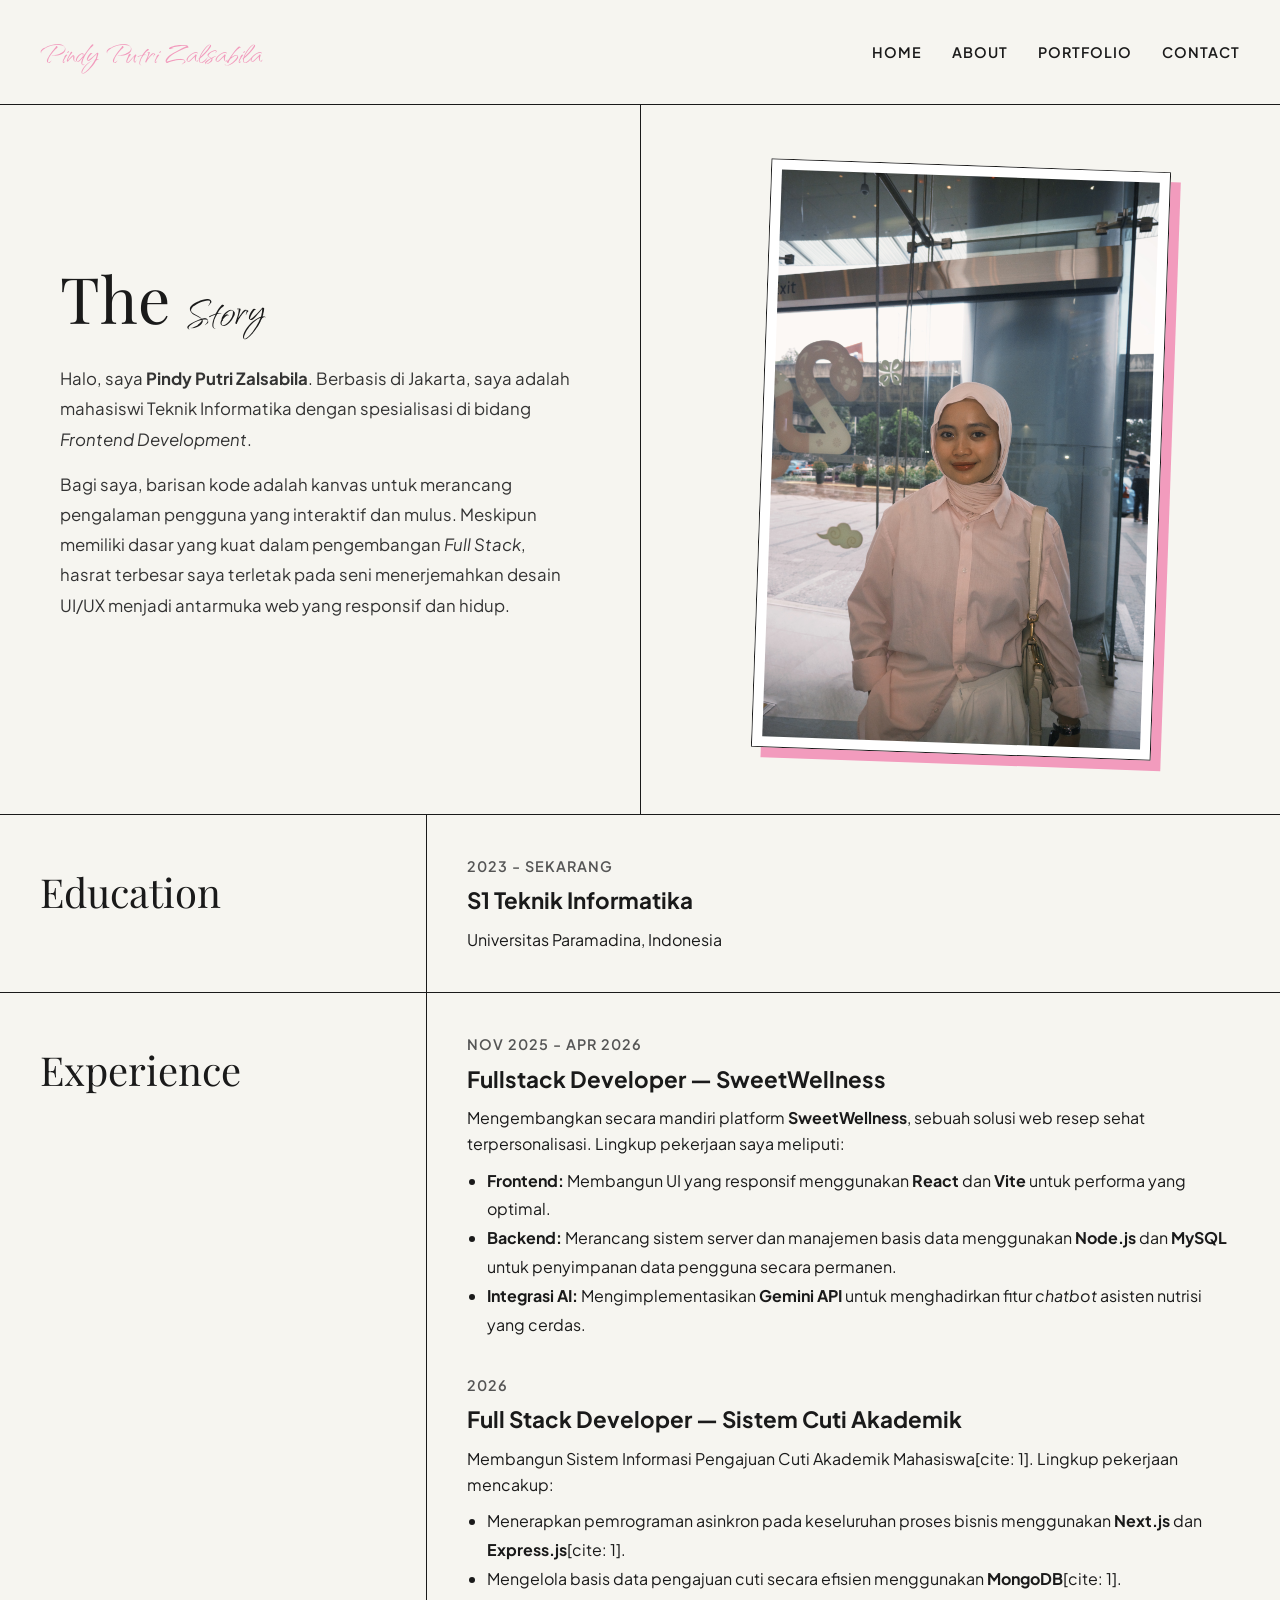
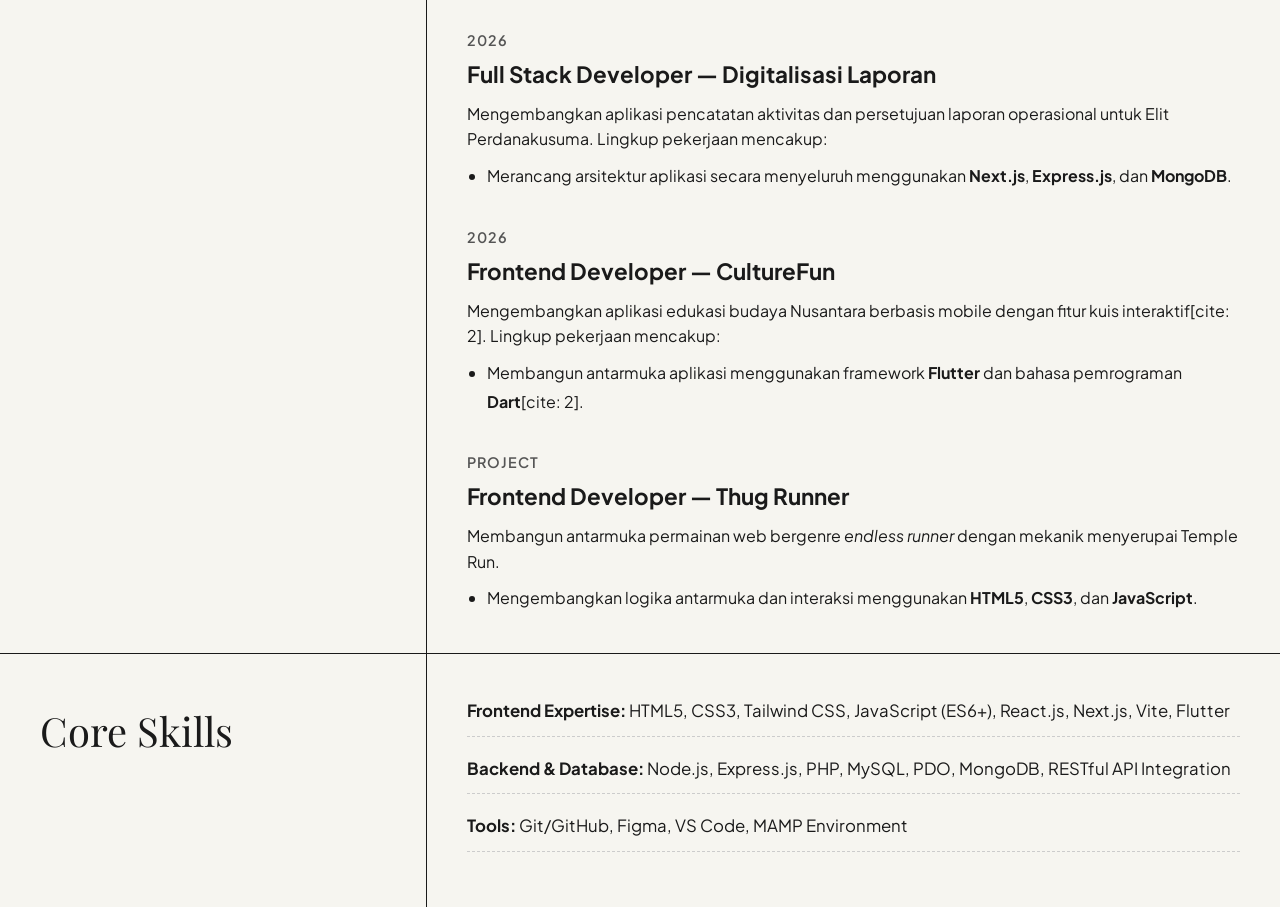
==== about.html @ 0b5f1bbe "feat: update desain halaman about dan portfolio" ====
<!DOCTYPE html>
<html lang="id">
<head>
    <meta charset="UTF-8">
    <meta name="viewport" content="width=device-width, initial-scale=1.0">
    <title>About - Pindy Putri Zalsabila</title>
    <link rel="stylesheet" href="style.css?v=3">
    
    <style>
        .about-intro {
            margin-bottom: 20px;
        }
        .about-intro p {
            margin-bottom: 15px;
            font-size: 1.05rem;
            color: #333;
            line-height: 1.8;
        }
        
        .resume-row {
            display: grid;
            grid-template-columns: 1fr 2fr; 
            border-bottom: 1px solid #1a1a1a;
        }
        
        @media (max-width: 768px) {
            .resume-row {
                grid-template-columns: 1fr;
            }
            .resume-label {
                border-right: none !important;
                border-bottom: 1px solid #1a1a1a;
            }
        }

        .resume-label {
            padding: 40px;
            border-right: 1px solid #1a1a1a;
            display: flex;
            align-items: flex-start;
            padding-top: 45px;
        }
        
        .resume-content {
            padding: 40px;
        }
        
        .resume-item {
            margin-bottom: 35px;
        }
        .resume-item:last-child {
            margin-bottom: 0;
        }
        
        .meta-date {
            font-weight: 600;
            color: #555;
            font-size: 0.9rem;
            margin-bottom: 5px;
            text-transform: uppercase;
            letter-spacing: 1px;
        }
        
        .item-title {
            font-family: 'Plus Jakarta Sans', sans-serif;
            font-size: 1.4rem;
            font-weight: bold;
            margin-bottom: 8px;
            color: #1a1a1a;
        }
        
        .skills-list {
            list-style: none;
            line-height: 2;
        }
        .skills-list li {
            border-bottom: 1px dashed #ccc;
            padding-bottom: 8px;
            margin-bottom: 15px;
            font-size: 1.05rem;
        }
    </style>
</head>
<body>

    <header>
        <a href="index.html" class="logo">Pindy Putri Zalsabila</a>
        <nav>
            <ul>
                <li><a href="index.html">Home</a></li>
                <li><a href="about.html">About</a></li>
                <li><a href="portfolio.html">Portfolio</a></li>
                <li><a href="contact.html">Contact</a></li>
            </ul>
        </nav>
    </header>

    <main>
        <section class="editorial-grid" style="min-height: 60vh;">
            <div class="grid-left" style="align-items: flex-start; border-right: none;">
                <h1 class="main-headline">The <span class="script-text" style="color: #1a1a1a;">Story</span></h1>
                <div class="about-intro">
                    <p>Halo, saya <strong>Pindy Putri Zalsabila</strong>. Berbasis di Jakarta, saya adalah mahasiswi Teknik Informatika dengan spesialisasi di bidang <em>Frontend Development</em>.</p>
                    <p>Bagi saya, barisan kode adalah kanvas untuk merancang pengalaman pengguna yang interaktif dan mulus. Meskipun memiliki dasar yang kuat dalam pengembangan <em>Full Stack</em>, hasrat terbesar saya terletak pada seni menerjemahkan desain UI/UX menjadi antarmuka web yang responsif dan hidup.</p>
                </div>
            </div>
            <div class="grid-right" style="border-left: 1px solid #1a1a1a; align-items: center;">
                <img src="pindy.jpg" alt="Pindy Putri" class="img-frame" style="width: 80%; transform: rotate(2deg); box-shadow: 10px 10px 0px #f29bbd;">
            </div>
        </section>

        <section style="border-top: 1px solid #1a1a1a;">
            
            <div class="resume-row">
                <div class="resume-label">
                    <h2 style="font-size: 2.5rem; margin: 0;">Education</h2>
                </div>
                <div class="resume-content">
                    <div class="resume-item">
                        <p class="meta-date">2023 - Sekarang</p>
                        <h3 class="item-title">S1 Teknik Informatika</h3>
                        <p>Universitas Paramadina, Indonesia</p>
                    </div>
                </div>
            </div>

            <div class="resume-row">
                <div class="resume-label">
                    <h2 style="font-size: 2.5rem; margin: 0;">Experience</h2>
                </div>
                <div class="resume-content">
                    
                    <div class="resume-item">
                        <p class="meta-date">Nov 2025 - Apr 2026</p>
                        <h3 class="item-title">Fullstack Developer — SweetWellness</h3>
                        <p>Mengembangkan secara mandiri platform <strong>SweetWellness</strong>, sebuah solusi web resep sehat terpersonalisasi. Lingkup pekerjaan saya meliputi:</p>
                        <ul style="margin-top: 10px; margin-left: 20px; line-height: 1.8;">
                            <li><strong>Frontend:</strong> Membangun UI yang responsif menggunakan <strong>React</strong> dan <strong>Vite</strong> untuk performa yang optimal.</li>
                            <li><strong>Backend:</strong> Merancang sistem server dan manajemen basis data menggunakan <strong>Node.js</strong> dan <strong>MySQL</strong> untuk penyimpanan data pengguna secara permanen.</li>
                            <li><strong>Integrasi AI:</strong> Mengimplementasikan <strong>Gemini API</strong> untuk menghadirkan fitur <em>chatbot</em> asisten nutrisi yang cerdas.</li>
                        </ul>
                    </div>

                    <div class="resume-item">
                        <p class="meta-date">2026</p>
                        <h3 class="item-title">Full Stack Developer — Sistem Cuti Akademik</h3>
                        <p>Membangun Sistem Informasi Pengajuan Cuti Akademik Mahasiswa[cite: 1]. Lingkup pekerjaan mencakup:</p>
                        <ul style="margin-top: 10px; margin-left: 20px; line-height: 1.8;">
                            <li>Menerapkan pemrograman asinkron pada keseluruhan proses bisnis menggunakan <strong>Next.js</strong> dan <strong>Express.js</strong>[cite: 1].</li>
                            <li>Mengelola basis data pengajuan cuti secara efisien menggunakan <strong>MongoDB</strong>[cite: 1].</li>
                        </ul>
                    </div>

                    <div class="resume-item">
                        <p class="meta-date">2026</p>
                        <h3 class="item-title">Full Stack Developer — Digitalisasi Laporan</h3>
                        <p>Mengembangkan aplikasi pencatatan aktivitas dan persetujuan laporan operasional untuk Elit Perdanakusuma. Lingkup pekerjaan mencakup:</p>
                        <ul style="margin-top: 10px; margin-left: 20px; line-height: 1.8;">
                            <li>Merancang arsitektur aplikasi secara menyeluruh menggunakan <strong>Next.js</strong>, <strong>Express.js</strong>, dan <strong>MongoDB</strong>.</li>
                        </ul>
                    </div>

                    <div class="resume-item">
                        <p class="meta-date">2026</p>
                        <h3 class="item-title">Frontend Developer — CultureFun</h3>
                        <p>Mengembangkan aplikasi edukasi budaya Nusantara berbasis mobile dengan fitur kuis interaktif[cite: 2]. Lingkup pekerjaan mencakup:</p>
                        <ul style="margin-top: 10px; margin-left: 20px; line-height: 1.8;">
                            <li>Membangun antarmuka aplikasi menggunakan framework <strong>Flutter</strong> dan bahasa pemrograman <strong>Dart</strong>[cite: 2].</li>
                        </ul>
                    </div>

                    <div class="resume-item">
                        <p class="meta-date">Project</p>
                        <h3 class="item-title">Frontend Developer — Thug Runner</h3>
                        <p>Membangun antarmuka permainan web bergenre <em>endless runner</em> dengan mekanik menyerupai Temple Run.</p>
                        <ul style="margin-top: 10px; margin-left: 20px; line-height: 1.8;">
                            <li>Mengembangkan logika antarmuka dan interaksi menggunakan <strong>HTML5</strong>, <strong>CSS3</strong>, dan <strong>JavaScript</strong>.</li>
                        </ul>
                    </div>

                </div>
            </div>

            <div class="resume-row" style="border-bottom: none;">
                <div class="resume-label">
                    <h2 style="font-size: 2.5rem; margin: 0;">Core Skills</h2>
                </div>
                <div class="resume-content">
                    <ul class="skills-list">
                        <li><strong>Frontend Expertise:</strong> HTML5, CSS3, Tailwind CSS, JavaScript (ES6+), React.js, Next.js, Vite, Flutter</li>
                        <li><strong>Backend & Database:</strong> Node.js, Express.js, PHP, MySQL, PDO, MongoDB, RESTful API Integration</li>
                        <li><strong>Tools:</strong> Git/GitHub, Figma, VS Code, MAMP Environment</li>
                    </ul>
                </div>
            </div>

        </section>
    </main>

</body>
</html>
---- style.css ----
/* style.css */
@import url('https://fonts.googleapis.com/css2?family=Playfair+Display:ital,wght@0,400;0,600;1,400&family=Plus+Jakarta+Sans:wght@300;400;600&family=Qwitcher+Grypen:wght@700&display=swap');

* {
    margin: 0;
    padding: 0;
    box-sizing: border-box;
}

body {
    background-color: #f6f5f0; /* Warna cream */
    color: #1a1a1a;
    font-family: 'Plus Jakarta Sans', sans-serif;
    line-height: 1.6;
}

h1, h2, h3 {
    font-family: 'Playfair Display', serif;
    font-weight: 400;
}

/* ================================
   HEADER & NAVIGASI
   ================================ */
header {
    display: flex;
    justify-content: space-between;
    align-items: center;
    padding: 20px 40px;
    border-bottom: 1px solid #1a1a1a;
    background-color: #f6f5f0;
}

.logo {
    font-family: 'Qwitcher Grypen', cursive;
    font-size: 2.5rem;
    color: #f29bbd; /* Pink pastel */
    text-decoration: none;
}

nav ul {
    list-style: none;
    display: flex;
    gap: 30px;
}

nav a {
    text-decoration: none;
    color: #1a1a1a;
    font-size: 0.9rem;
    text-transform: uppercase;
    letter-spacing: 1px;
    font-weight: 600;
    transition: color 0.3s;
}

nav a:hover {
    color: #f29bbd;
}

/* ================================
   GRID LAYOUT (GAYA EDITORIAL)
   ================================ */
.editorial-grid {
    display: grid;
    grid-template-columns: 1fr 1fr;
    min-height: 80vh;
}

.grid-left, .grid-right {
    padding: 60px;
    display: flex;
    flex-direction: column;
    justify-content: center;
}

.grid-left {
    border-right: 1px solid #1a1a1a;
    align-items: center; /* Khusus untuk Home: gambar ke tengah */
}

/* Penyesuaian saat grid kiri tidak perata tengah (untuk halaman Kontak) */
.contact-grid-left {
    align-items: flex-start;
}

.img-frame {
    width: 80%;
    max-width: 400px;
    height: auto;
    border: 1px solid #1a1a1a;
    padding: 10px;
    background-color: #fff;
}

/* ================================
   TIPOGRAFI & TOMBOL
   ================================ */
.script-text {
    font-family: 'Qwitcher Grypen', cursive;
    color: #f29bbd;
    font-size: 3.5rem;
    line-height: 0.5;
    transform: rotate(-5deg);
    margin-bottom: 20px;
    display: inline-block;
}

.main-headline {
    font-size: 4rem;
    line-height: 1.1;
    margin-bottom: 20px;
}

.btn-pink {
    display: inline-block;
    background-color: #f29bbd;
    color: #1a1a1a;
    padding: 15px 30px;
    text-decoration: none;
    border: 1px solid #1a1a1a;
    border-radius: 50px;
    font-weight: 600;
    text-transform: uppercase;
    letter-spacing: 1px;
    margin-top: 30px;
    cursor: pointer;
    transition: all 0.3s;
}

.btn-pink:hover {
    background-color: #1a1a1a;
    color: #f29bbd;
}

/* ================================
   TEKS BERJALAN (MARQUEE)
   ================================ */
.marquee-container {
    background-color: #f29bbd;
    border-top: 1px solid #1a1a1a;
    border-bottom: 1px solid #1a1a1a;
    padding: 15px 0;
    overflow: hidden;
    white-space: nowrap;
}

.marquee-text {
    display: inline-block;
    font-family: 'Playfair Display', serif;
    font-size: 1.2rem;
    text-transform: uppercase;
    letter-spacing: 2px;
    animation: scroll 20s linear infinite;
}

@keyframes scroll {
    0% { transform: translateX(0); }
    100% { transform: translateX(-50%); }
}

/* ================================
   HALAMAN UMUM (PORTOFOLIO, DLL)
   ================================ */
.page-container {
    max-width: 1000px;
    margin: 50px auto;
    padding: 40px;
    background: #fff;
    border: 1px solid #1a1a1a;
}

/* Form Styling */
.form-group {
    margin-bottom: 20px;
}

input, textarea {
    width: 100%;
    padding: 15px;
    border: 1px solid #1a1a1a;
    background-color: #f6f5f0;
    font-family: inherit;
    margin-top: 8px; /* Jarak antara label dan input */
}

/* Table Styling */
table {
    width: 100%;
    border-collapse: collapse;
    margin-top: 20px;
}

th, td {
    border: 1px solid #1a1a1a;
    padding: 15px;
    text-align: left;
}

th {
    background-color: #f29bbd;
}

/* ================================
   INFO KONTAK (SEJAJAR 2 KOLOM)
   ================================ */
.contact-details {
    border-top: 1px solid #1a1a1a;
    margin-top: 40px;
    padding-top: 30px;
    display: grid; /* Membuat layout grid */
    grid-template-columns: 1fr 1fr; /* Membagi menjadi 2 kolom rata */
    gap: 30px 20px; /* Jarak antar kolom dan baris */
}

.detail-item {
    display: flex;
    flex-direction: column;
}

.detail-label {
    font-family: 'Plus Jakarta Sans', sans-serif;
    font-size: 0.75rem;
    font-weight: 600;
    text-transform: uppercase;
    letter-spacing: 2px;
    margin-bottom: 5px;
    color: #333;
}

.detail-value {
    font-family: 'Playfair Display', serif;
    font-size: 1.1rem;
    color: #1a1a1a;
    text-decoration: none;
    transition: all 0.3s ease;
    word-break: break-word;
}

.detail-value[href]:hover {
    font-style: italic;
    opacity: 0.6;
    padding-left: 5px;
}
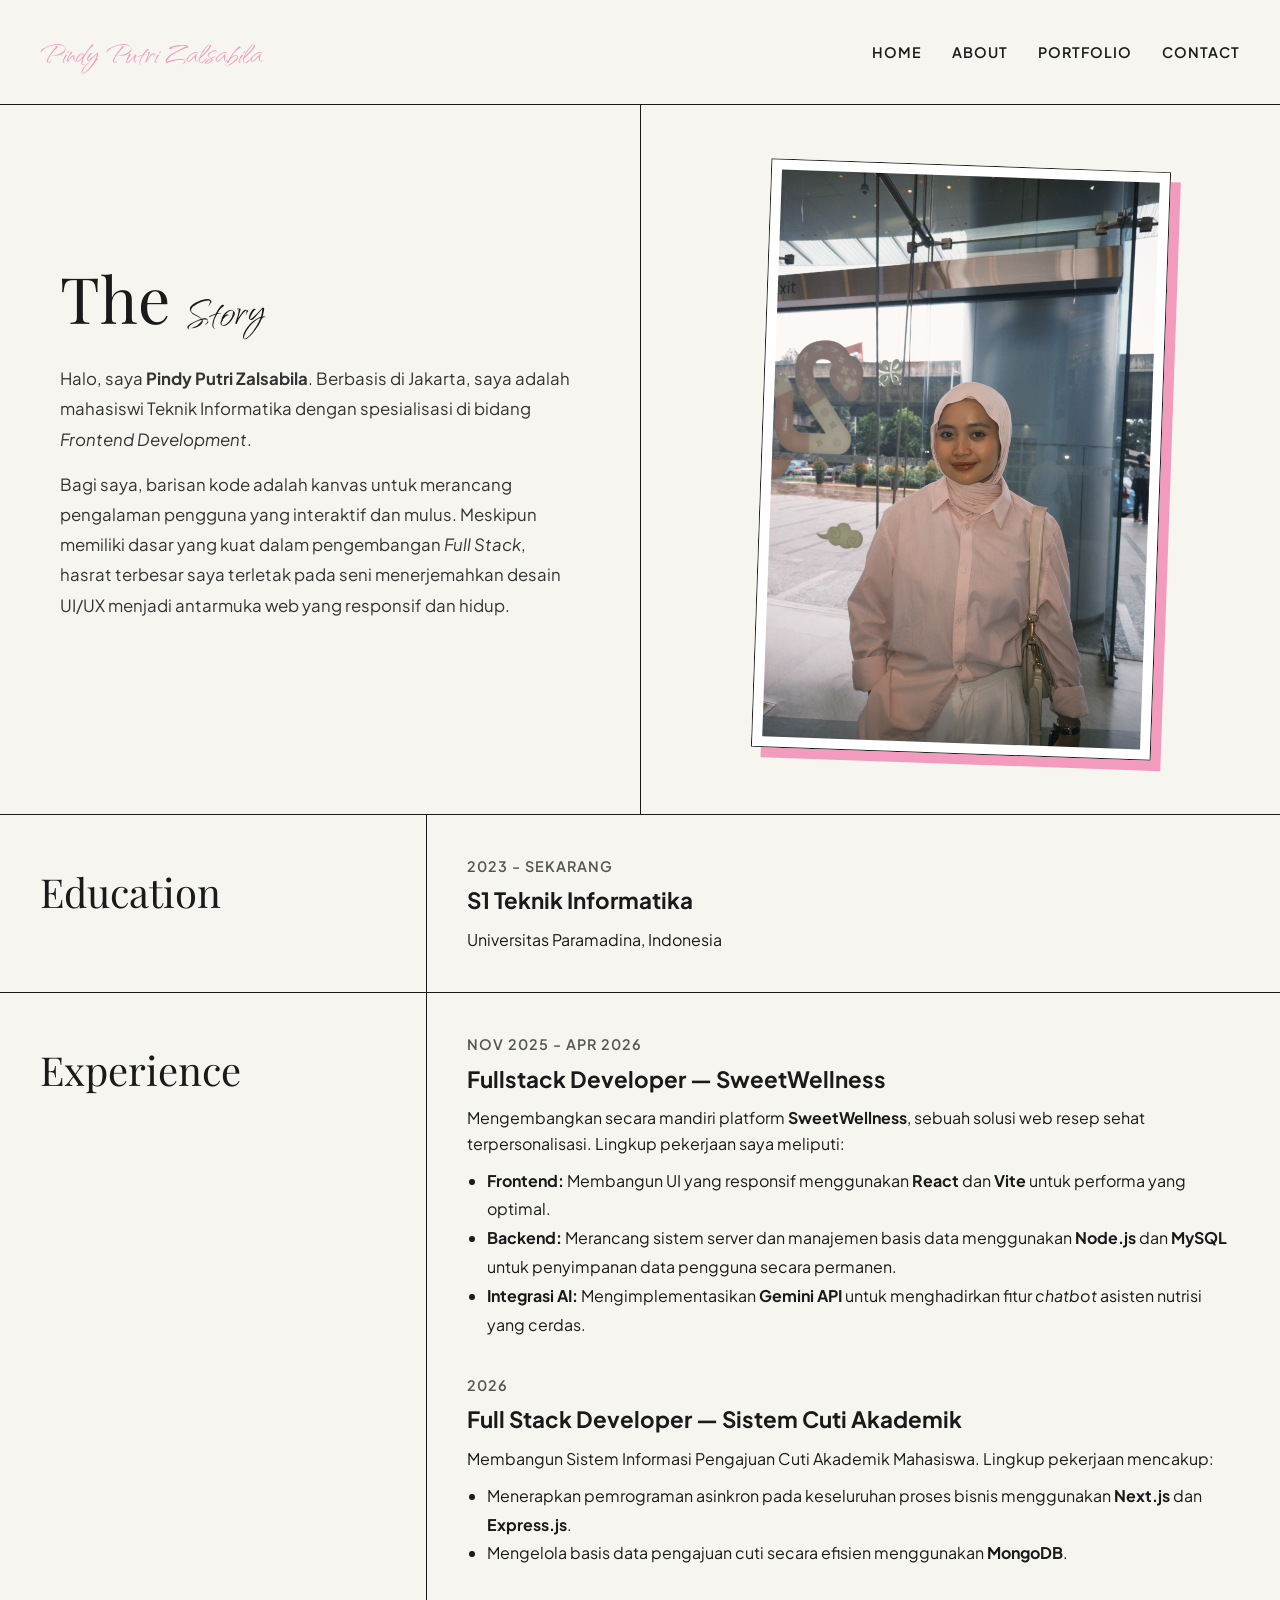
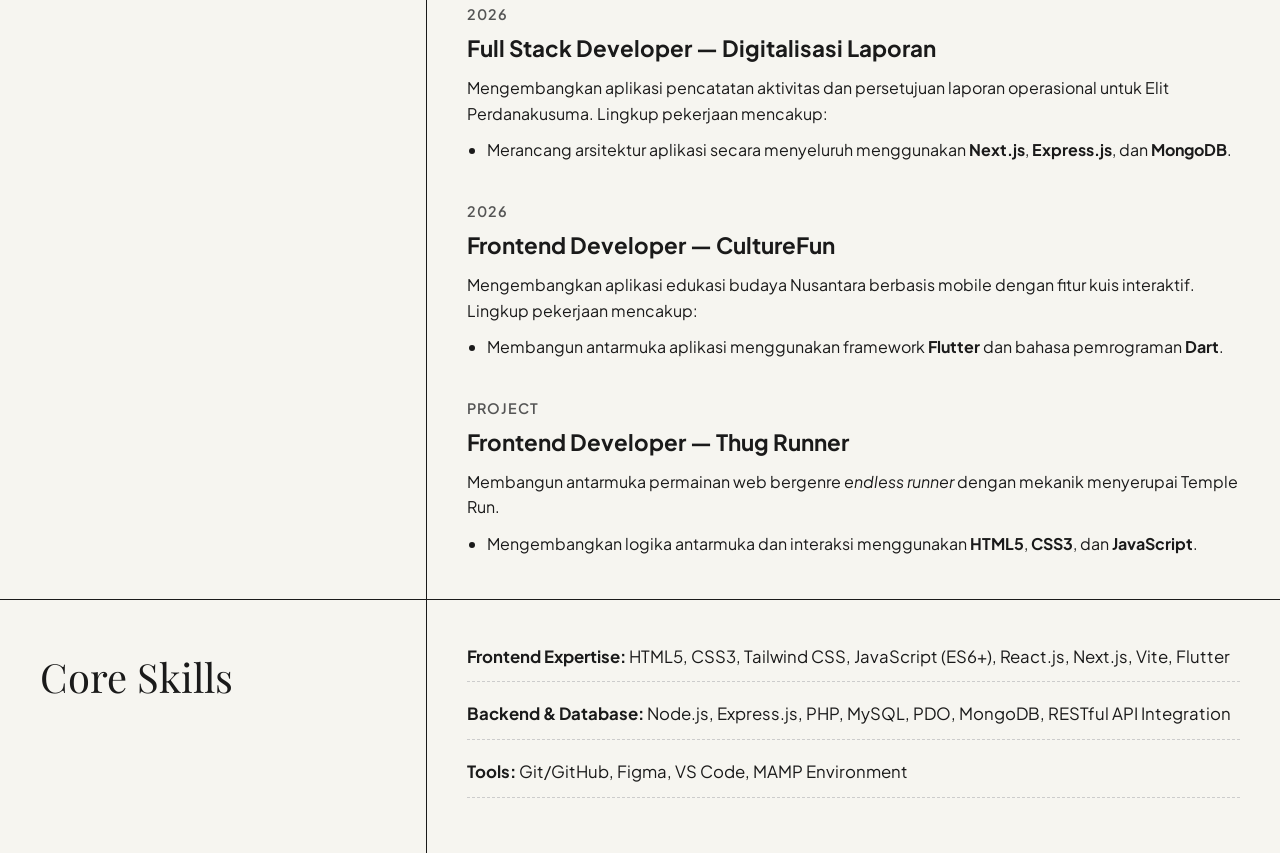
==== commit 9f645eaf: "feat: update desain halaman about dan portfolio" ====
--- a/about.html
+++ b/about.html
@@ -144,10 +144,10 @@
                     <div class="resume-item">
                         <p class="meta-date">2026</p>
                         <h3 class="item-title">Full Stack Developer — Sistem Cuti Akademik</h3>
-                        <p>Membangun Sistem Informasi Pengajuan Cuti Akademik Mahasiswa[cite: 1]. Lingkup pekerjaan mencakup:</p>
-                        <ul style="margin-top: 10px; margin-left: 20px; line-height: 1.8;">
-                            <li>Menerapkan pemrograman asinkron pada keseluruhan proses bisnis menggunakan <strong>Next.js</strong> dan <strong>Express.js</strong>[cite: 1].</li>
-                            <li>Mengelola basis data pengajuan cuti secara efisien menggunakan <strong>MongoDB</strong>[cite: 1].</li>
+                        <p>Membangun Sistem Informasi Pengajuan Cuti Akademik Mahasiswa. Lingkup pekerjaan mencakup:</p>
+                        <ul style="margin-top: 10px; margin-left: 20px; line-height: 1.8;">
+                            <li>Menerapkan pemrograman asinkron pada keseluruhan proses bisnis menggunakan <strong>Next.js</strong> dan <strong>Express.js</strong>.</li>
+                            <li>Mengelola basis data pengajuan cuti secara efisien menggunakan <strong>MongoDB</strong>.</li>
                         </ul>
                     </div>
 
@@ -163,9 +163,9 @@
                     <div class="resume-item">
                         <p class="meta-date">2026</p>
                         <h3 class="item-title">Frontend Developer — CultureFun</h3>
-                        <p>Mengembangkan aplikasi edukasi budaya Nusantara berbasis mobile dengan fitur kuis interaktif[cite: 2]. Lingkup pekerjaan mencakup:</p>
-                        <ul style="margin-top: 10px; margin-left: 20px; line-height: 1.8;">
-                            <li>Membangun antarmuka aplikasi menggunakan framework <strong>Flutter</strong> dan bahasa pemrograman <strong>Dart</strong>[cite: 2].</li>
+                        <p>Mengembangkan aplikasi edukasi budaya Nusantara berbasis mobile dengan fitur kuis interaktif. Lingkup pekerjaan mencakup:</p>
+                        <ul style="margin-top: 10px; margin-left: 20px; line-height: 1.8;">
+                            <li>Membangun antarmuka aplikasi menggunakan framework <strong>Flutter</strong> dan bahasa pemrograman <strong>Dart</strong>.</li>
                         </ul>
                     </div>
 
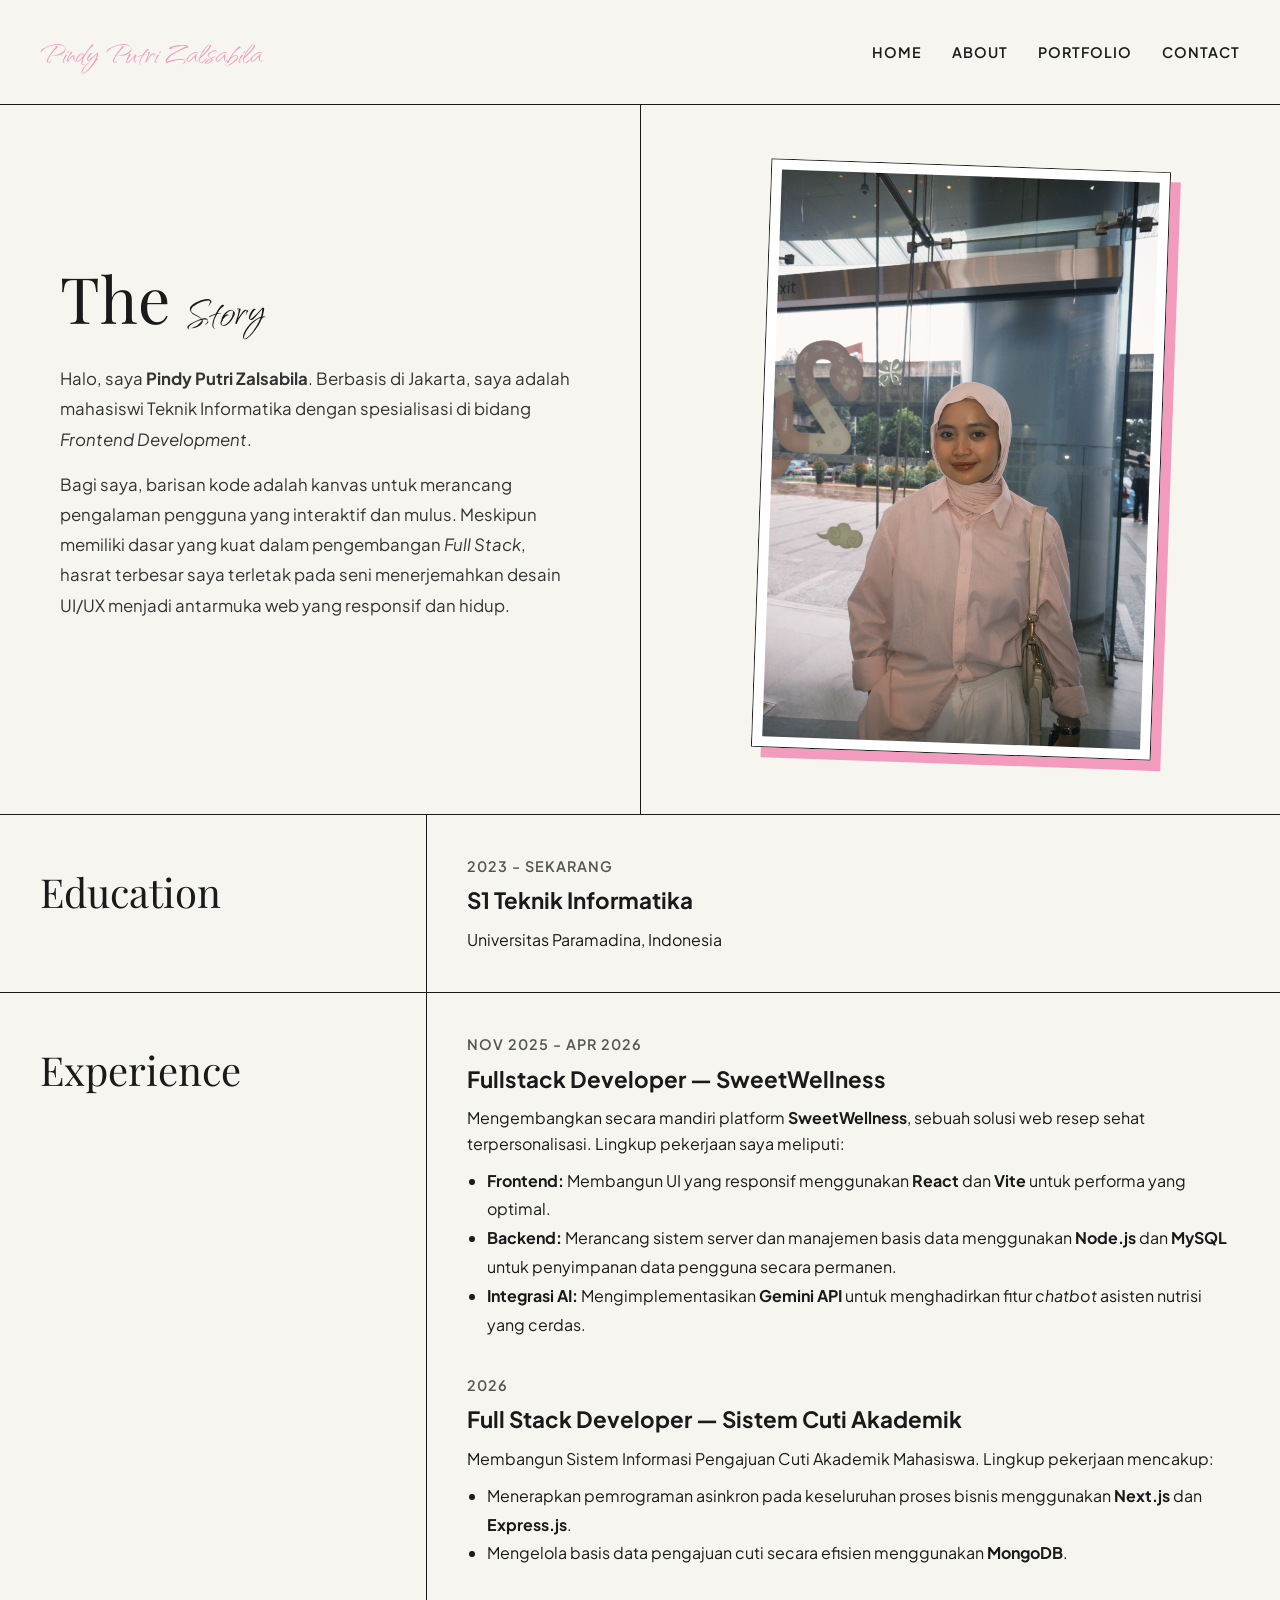
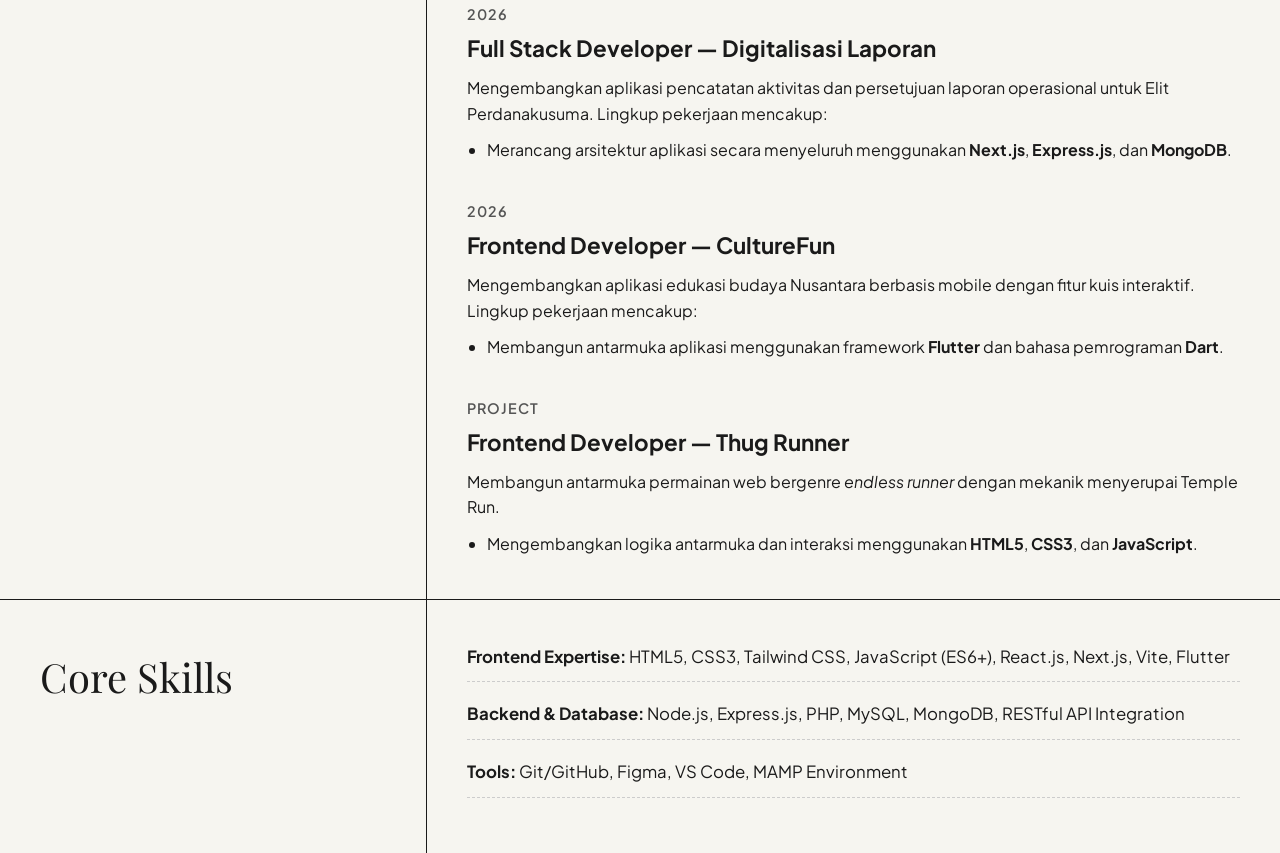
==== commit 5d3f8402: "Update about.html" ====
--- a/about.html
+++ b/about.html
@@ -188,7 +188,7 @@
                 <div class="resume-content">
                     <ul class="skills-list">
                         <li><strong>Frontend Expertise:</strong> HTML5, CSS3, Tailwind CSS, JavaScript (ES6+), React.js, Next.js, Vite, Flutter</li>
-                        <li><strong>Backend & Database:</strong> Node.js, Express.js, PHP, MySQL, PDO, MongoDB, RESTful API Integration</li>
+                        <li><strong>Backend & Database:</strong> Node.js, Express.js, PHP, MySQL, MongoDB, RESTful API Integration</li>
                         <li><strong>Tools:</strong> Git/GitHub, Figma, VS Code, MAMP Environment</li>
                     </ul>
                 </div>
@@ -198,4 +198,4 @@
     </main>
 
 </body>
-</html>+</html>
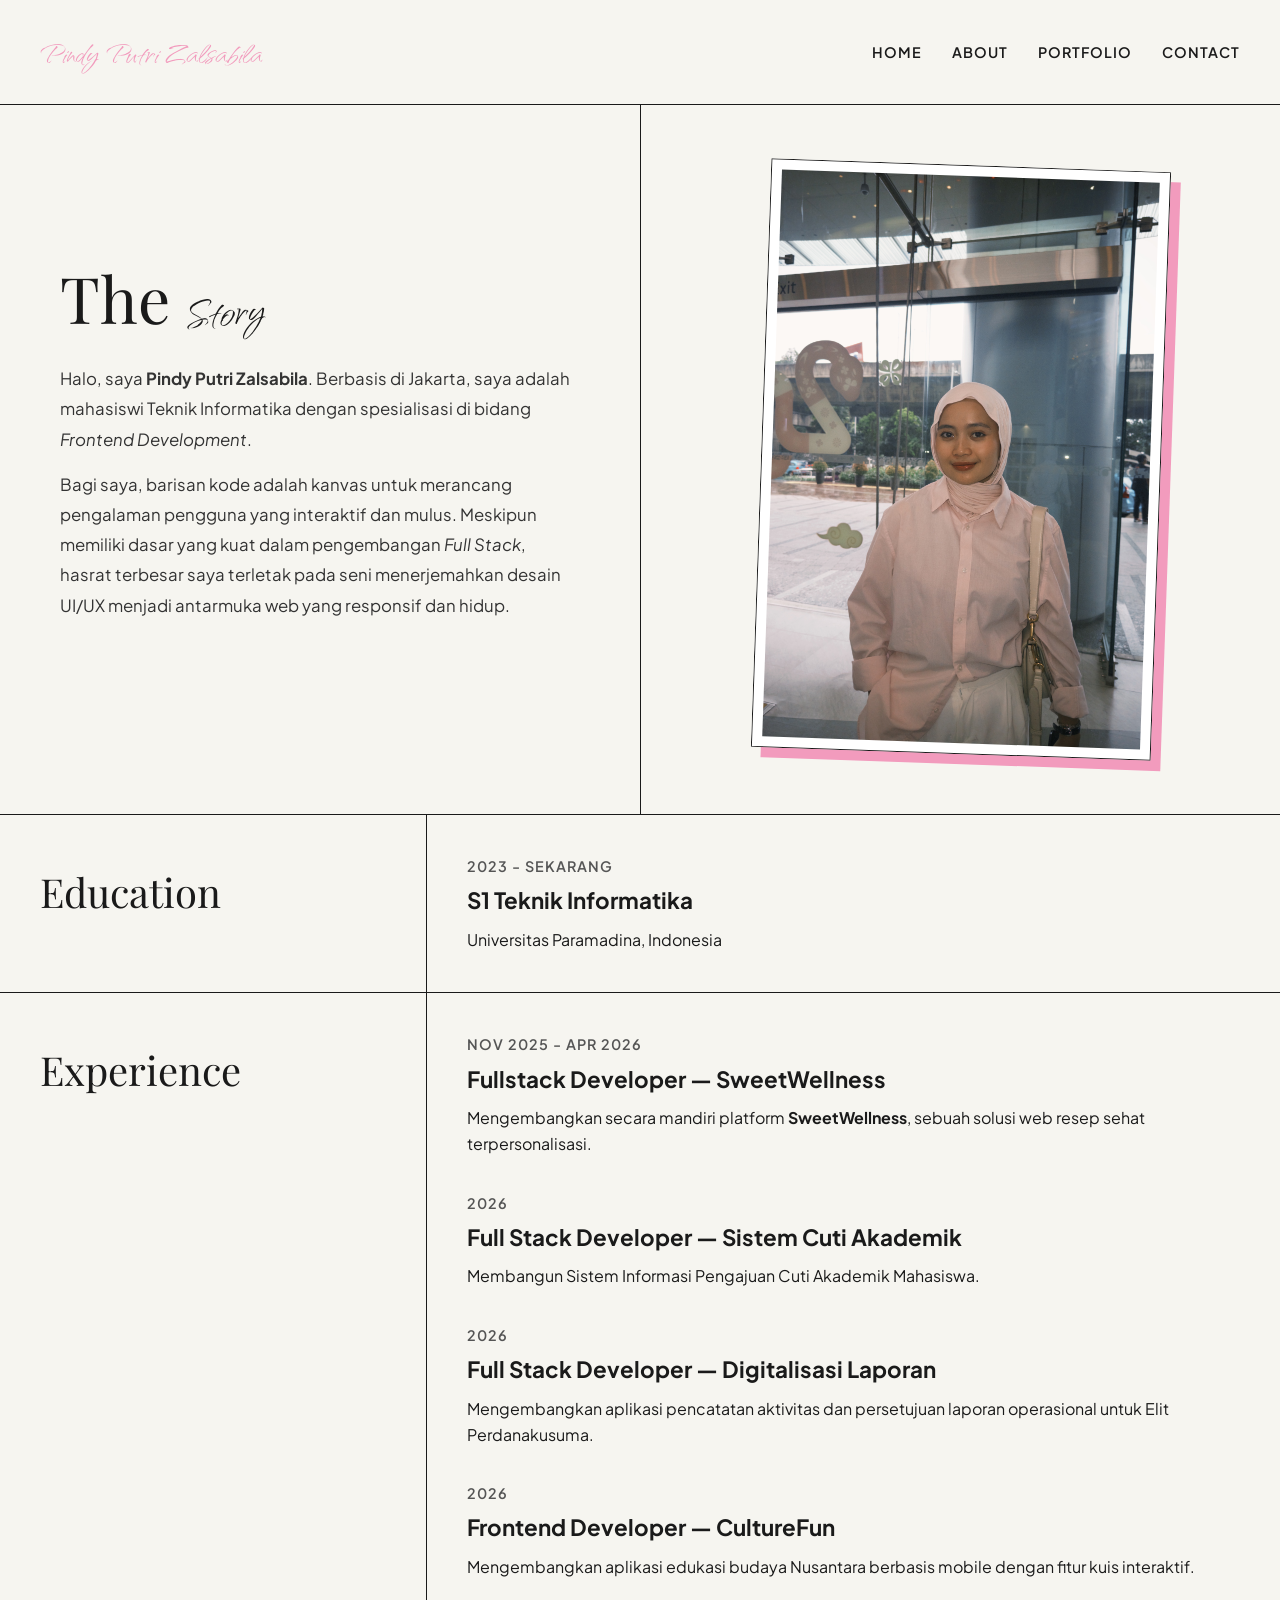
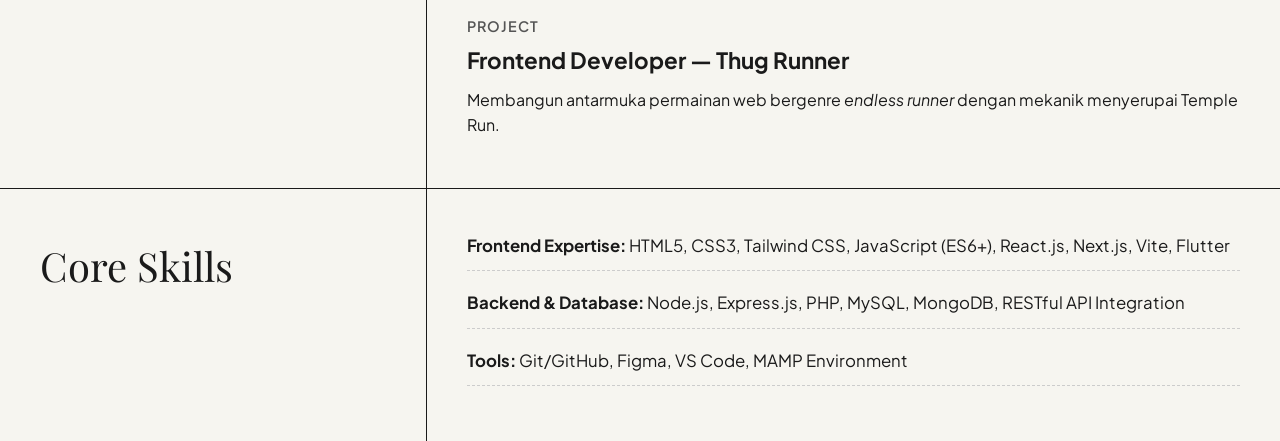
==== commit 13e3bf70: "Update about.html" ====
--- a/about.html
+++ b/about.html
@@ -133,39 +133,36 @@
                     <div class="resume-item">
                         <p class="meta-date">Nov 2025 - Apr 2026</p>
                         <h3 class="item-title">Fullstack Developer — SweetWellness</h3>
-                        <p>Mengembangkan secara mandiri platform <strong>SweetWellness</strong>, sebuah solusi web resep sehat terpersonalisasi. Lingkup pekerjaan saya meliputi:</p>
+                        <p>Mengembangkan secara mandiri platform <strong>SweetWellness</strong>, sebuah solusi web resep sehat terpersonalisasi.</p>
                         <ul style="margin-top: 10px; margin-left: 20px; line-height: 1.8;">
-                            <li><strong>Frontend:</strong> Membangun UI yang responsif menggunakan <strong>React</strong> dan <strong>Vite</strong> untuk performa yang optimal.</li>
-                            <li><strong>Backend:</strong> Merancang sistem server dan manajemen basis data menggunakan <strong>Node.js</strong> dan <strong>MySQL</strong> untuk penyimpanan data pengguna secara permanen.</li>
-                            <li><strong>Integrasi AI:</strong> Mengimplementasikan <strong>Gemini API</strong> untuk menghadirkan fitur <em>chatbot</em> asisten nutrisi yang cerdas.</li>
+                            
                         </ul>
                     </div>
 
                     <div class="resume-item">
                         <p class="meta-date">2026</p>
                         <h3 class="item-title">Full Stack Developer — Sistem Cuti Akademik</h3>
-                        <p>Membangun Sistem Informasi Pengajuan Cuti Akademik Mahasiswa. Lingkup pekerjaan mencakup:</p>
+                        <p>Membangun Sistem Informasi Pengajuan Cuti Akademik Mahasiswa.</p>
                         <ul style="margin-top: 10px; margin-left: 20px; line-height: 1.8;">
-                            <li>Menerapkan pemrograman asinkron pada keseluruhan proses bisnis menggunakan <strong>Next.js</strong> dan <strong>Express.js</strong>.</li>
-                            <li>Mengelola basis data pengajuan cuti secara efisien menggunakan <strong>MongoDB</strong>.</li>
+        
                         </ul>
                     </div>
 
                     <div class="resume-item">
                         <p class="meta-date">2026</p>
                         <h3 class="item-title">Full Stack Developer — Digitalisasi Laporan</h3>
-                        <p>Mengembangkan aplikasi pencatatan aktivitas dan persetujuan laporan operasional untuk Elit Perdanakusuma. Lingkup pekerjaan mencakup:</p>
+                        <p>Mengembangkan aplikasi pencatatan aktivitas dan persetujuan laporan operasional untuk Elit Perdanakusuma.</p>
                         <ul style="margin-top: 10px; margin-left: 20px; line-height: 1.8;">
-                            <li>Merancang arsitektur aplikasi secara menyeluruh menggunakan <strong>Next.js</strong>, <strong>Express.js</strong>, dan <strong>MongoDB</strong>.</li>
+                            
                         </ul>
                     </div>
 
                     <div class="resume-item">
                         <p class="meta-date">2026</p>
                         <h3 class="item-title">Frontend Developer — CultureFun</h3>
-                        <p>Mengembangkan aplikasi edukasi budaya Nusantara berbasis mobile dengan fitur kuis interaktif. Lingkup pekerjaan mencakup:</p>
+                        <p>Mengembangkan aplikasi edukasi budaya Nusantara berbasis mobile dengan fitur kuis interaktif. </p>
                         <ul style="margin-top: 10px; margin-left: 20px; line-height: 1.8;">
-                            <li>Membangun antarmuka aplikasi menggunakan framework <strong>Flutter</strong> dan bahasa pemrograman <strong>Dart</strong>.</li>
+    
                         </ul>
                     </div>
 
@@ -174,7 +171,7 @@
                         <h3 class="item-title">Frontend Developer — Thug Runner</h3>
                         <p>Membangun antarmuka permainan web bergenre <em>endless runner</em> dengan mekanik menyerupai Temple Run.</p>
                         <ul style="margin-top: 10px; margin-left: 20px; line-height: 1.8;">
-                            <li>Mengembangkan logika antarmuka dan interaksi menggunakan <strong>HTML5</strong>, <strong>CSS3</strong>, dan <strong>JavaScript</strong>.</li>
+            
                         </ul>
                     </div>
 
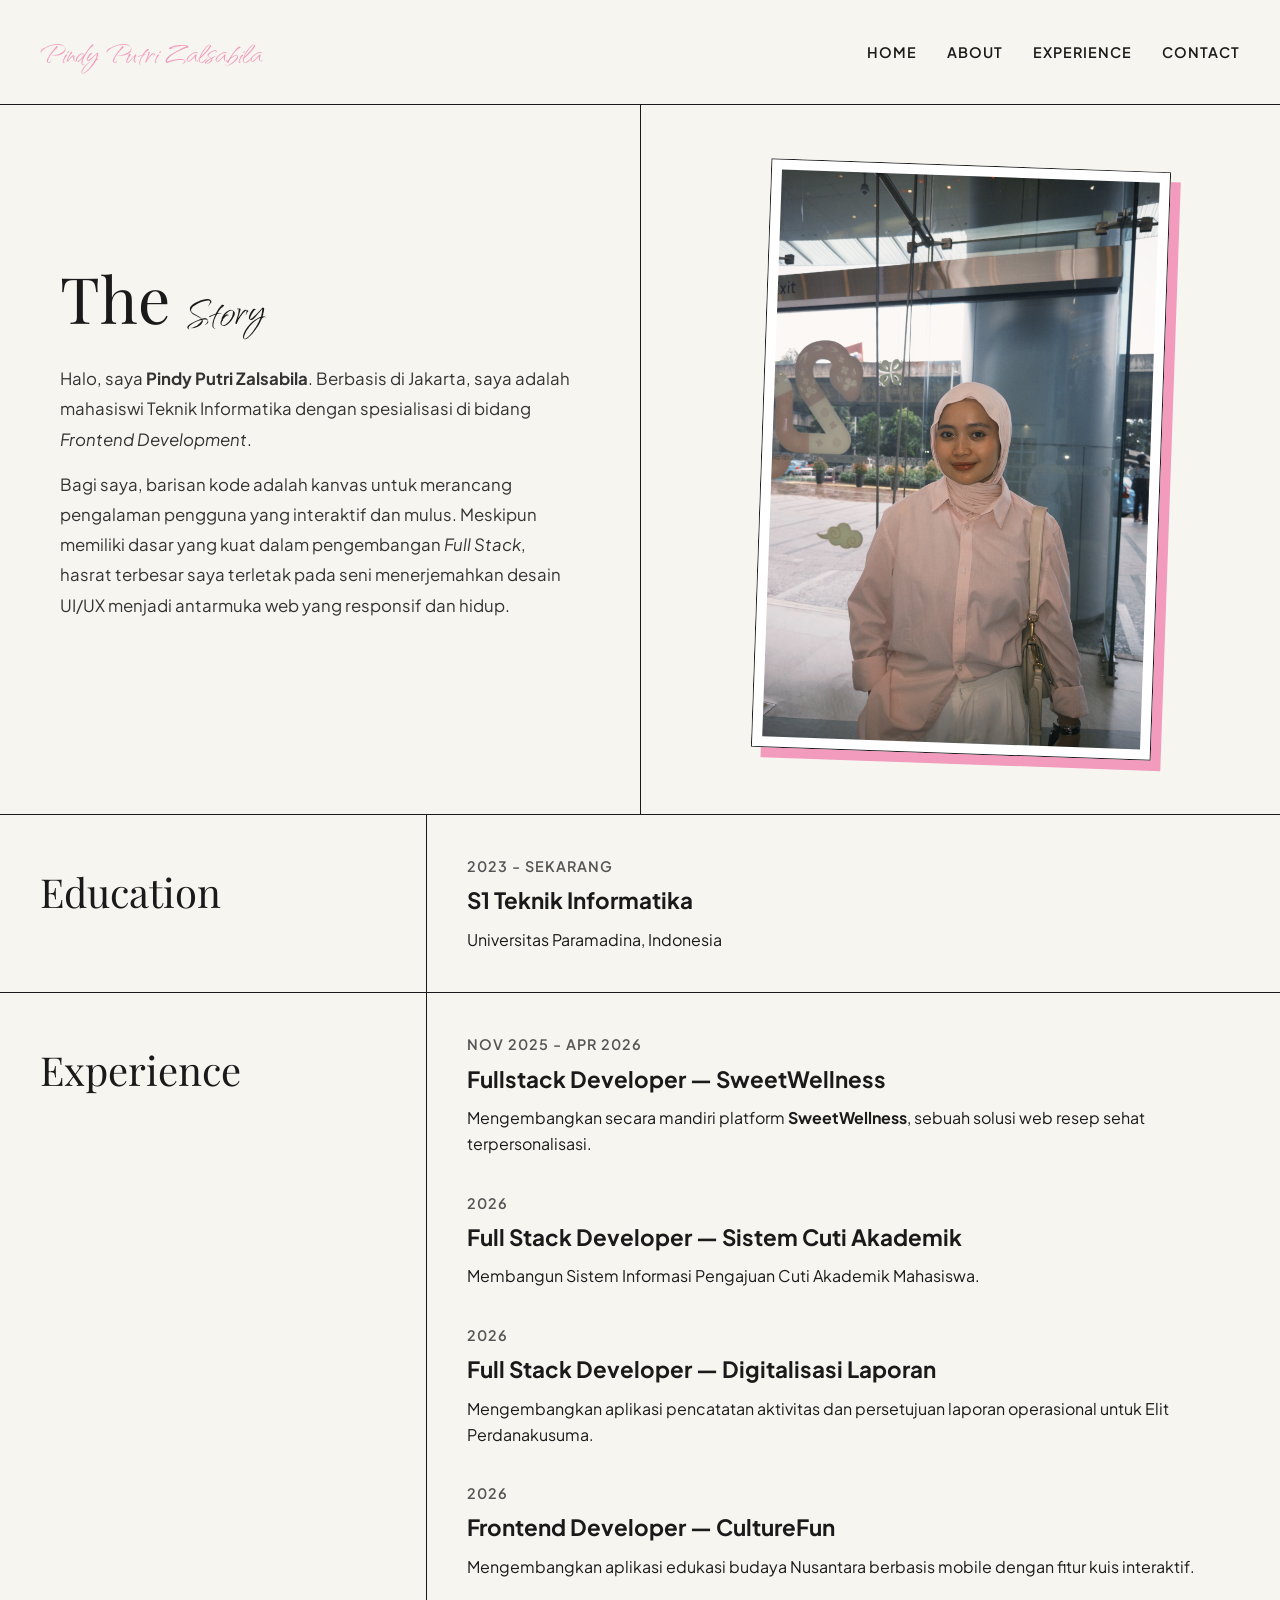
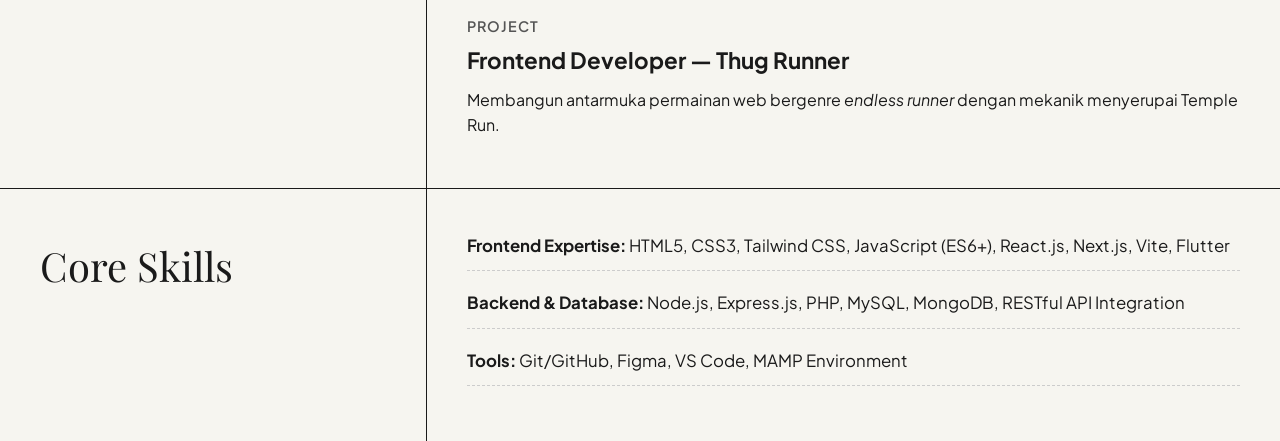
==== commit 0de6a59c: "Update about.html" ====
--- a/about.html
+++ b/about.html
@@ -89,7 +89,7 @@
             <ul>
                 <li><a href="index.html">Home</a></li>
                 <li><a href="about.html">About</a></li>
-                <li><a href="portfolio.html">Portfolio</a></li>
+                <li><a href="portfolio.html">Experience</a></li>
                 <li><a href="contact.html">Contact</a></li>
             </ul>
         </nav>
